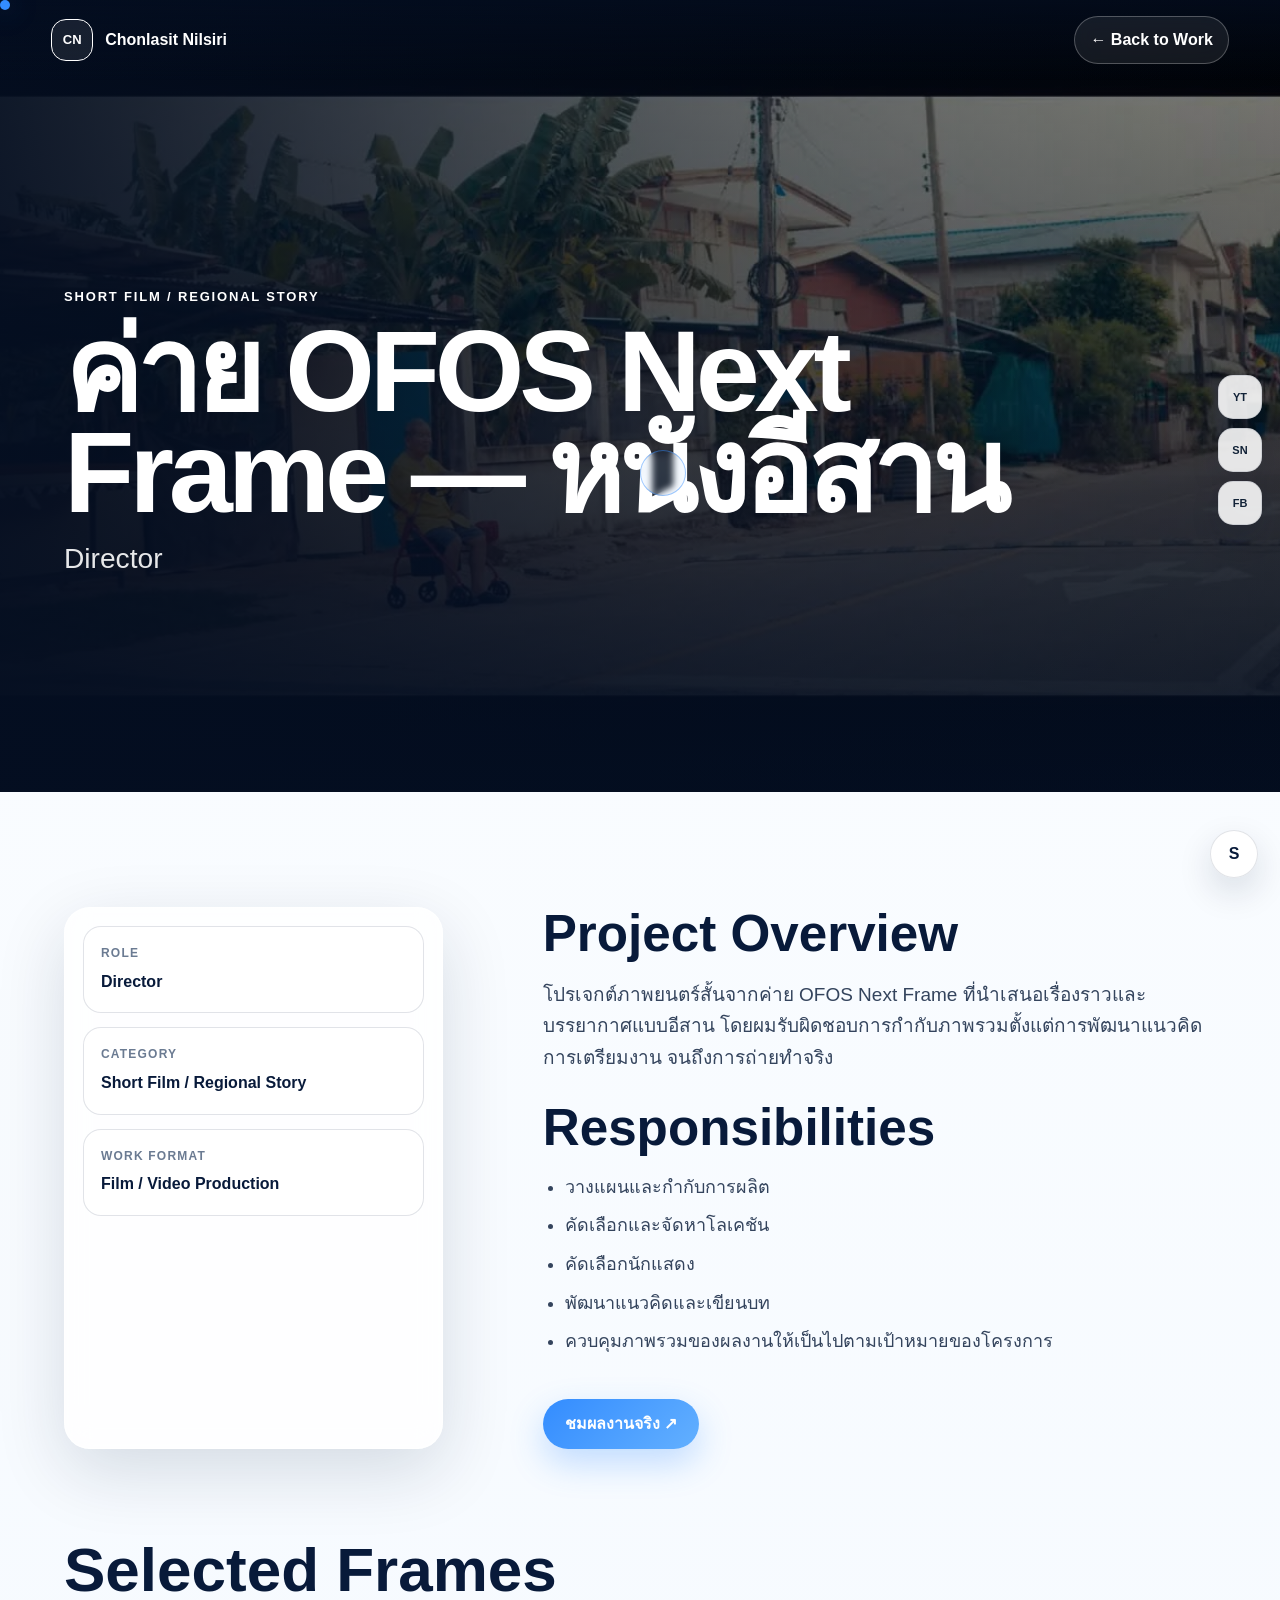
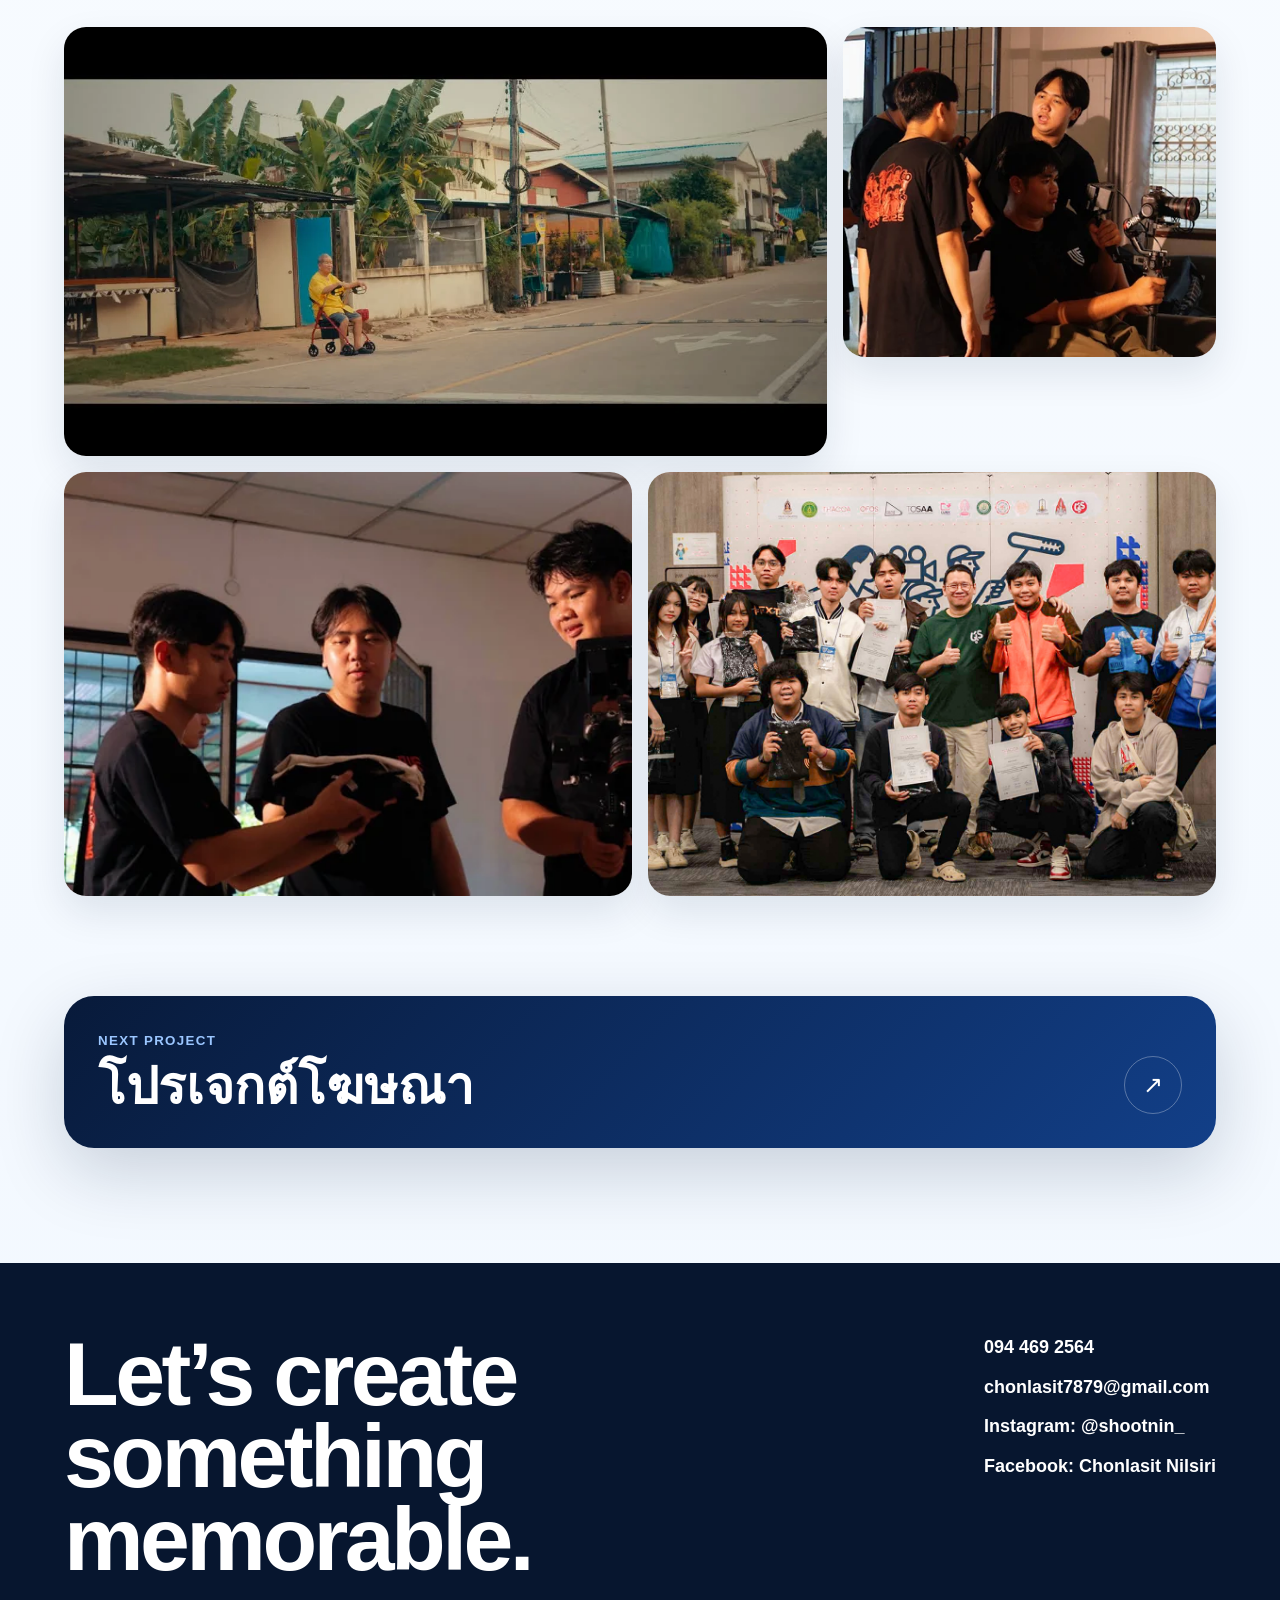
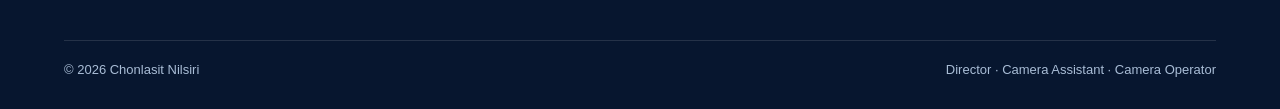
==== projects/project.html @ 24a38a7a "123" ====
<!doctype html>
<html lang="th">
<head>
  <meta charset="utf-8">
  <meta name="viewport" content="width=device-width, initial-scale=1">
  <meta name="description" content="รายละเอียดผลงาน — Portfolio ของ ชลสิทธิ์ นิลศิริ">
  <meta name="theme-color" content="#081a3a">
  <title>Project — Chonlasit Nilsiri</title>
  <link rel="stylesheet" href="project.css">
</head>
<body>
  <div class="curtain" aria-hidden="true"><span></span><span></span></div>
  <div class="cursor-dot" id="dot"></div>
  <div class="cursor-ring" id="ring"></div>
  <button class="sound" id="sound" type="button" aria-label="เปิดหรือปิดเสียงเอฟเฟกต์" aria-pressed="false">S</button>

  <header>
    <a class="brand transition" href="../index.html">
      <span class="mark">CN</span><span>Chonlasit Nilsiri</span>
    </a>
    <a class="back transition" href="../index.html#work">← Back to Work</a>
  </header>

  <aside class="social" aria-label="Social Media">
    <a href="https://www.youtube.com/watch?v=Nfhscrl5iTo" target="_blank" rel="noopener">YT</a>
    <a href="https://www.instagram.com/shootnin_?igsh=MTk4dmg3aHdvZmt3cA%3D%3D&utm_source=qr" target="_blank" rel="noopener" aria-label="Shootnin Production">SN</a>
    <a href="https://www.facebook.com/share/v/1LsE1u2WBD/" target="_blank" rel="noopener">FB</a>
  </aside>

  <main id="projectContent"></main>

  <footer>
    <div class="footer-inner">
      <div class="footer-grid">
        <h2 class="footer-title">Let’s create<br>something memorable.</h2>
        <div class="footer-links">
          <a href="tel:+66944692564">094 469 2564</a>
          <a href="mailto:chonlasit7879@gmail.com">chonlasit7879@gmail.com</a>
          <a href="https://www.instagram.com/shootnin_?igsh=MTk4dmg3aHdvZmt3cA%3D%3D&utm_source=qr" target="_blank" rel="noopener">Instagram: @shootnin_</a>
          <span>Facebook: Chonlasit Nilsiri</span>
        </div>
      </div>
      <div class="footer-bottom"><span>© 2026 Chonlasit Nilsiri</span><span>Director · Camera Assistant · Camera Operator</span></div>
    </div>
  </footer>

  <div class="lightbox" id="lightbox" aria-hidden="true">
    <button class="close" id="closeLb" type="button" aria-label="ปิดภาพ">×</button>
    <img id="lbImg" src="" alt="ภาพขยาย">
  </div>

  <script src="projects.js"></script>
  <script src="project.js"></script>
</body>
</html>
---- projects/project.css ----
:root{--white:#fff;--navy:#081a3a;--navy2:#0d2f67;--blue:#338cff;--sky:#dceeff;--ice:#eff6ff;--ink:#122237;--muted:#6b7b92;--line:rgba(10,31,68,.12);--shadow:0 22px 70px rgba(8,26,58,.14);--cursor-x:50vw;--cursor-y:50vh}*{box-sizing:border-box}html{scroll-behavior:smooth}body{margin:0;font-family:"Noto Sans Thai","Leelawadee UI",Tahoma,Arial,sans-serif;background:radial-gradient(700px circle at var(--cursor-x) var(--cursor-y),rgba(114,182,255,.12),transparent 38%),linear-gradient(180deg,#fbfdff,#f2f8ff);color:var(--ink);line-height:1.65;overflow-x:hidden;cursor:none}body.locked{overflow:hidden}a{color:inherit;text-decoration:none}img{display:block;max-width:100%}button{font:inherit}.curtain{position:fixed;inset:0;z-index:8500;pointer-events:none;display:grid;grid-template-columns:1fr 1fr}.curtain span{background:linear-gradient(180deg,#081a3a,#061229);transform:scaleX(0);transition:transform .52s cubic-bezier(.76,0,.24,1)}.curtain span:first-child{transform-origin:left}.curtain span:last-child{transform-origin:right}.leaving .curtain span{transform:scaleX(1)}.cursor-dot,.cursor-ring{position:fixed;top:0;left:0;pointer-events:none;z-index:7000}.cursor-dot{width:10px;height:10px;border-radius:50%;background:#338cff;box-shadow:0 0 30px rgba(51,140,255,.45)}.cursor-ring{width:46px;height:46px;border-radius:50%;border:1px solid rgba(51,140,255,.46);background:rgba(51,140,255,.05);backdrop-filter:blur(3px);transition:.18s}.cursor-ring.active{width:74px;height:74px;background:rgba(51,140,255,.12)}header{position:fixed;inset:0 0 auto;z-index:1000;padding:16px clamp(18px,4vw,62px);display:flex;align-items:center;justify-content:space-between;color:#fff;background:linear-gradient(180deg,rgba(4,14,33,.72),transparent)}.brand{display:flex;align-items:center;gap:12px;font-weight:900}.mark{width:42px;height:42px;border-radius:15px;border:1px solid currentColor;display:grid;place-items:center;background:rgba(255,255,255,.08);font-size:13px}.back{display:inline-flex;align-items:center;gap:9px;padding:10px 15px;border-radius:999px;border:1px solid rgba(255,255,255,.26);background:rgba(255,255,255,.08);font-weight:800;backdrop-filter:blur(10px)}.sound{position:fixed;right:22px;bottom:22px;z-index:1100;width:48px;height:48px;border-radius:50%;border:1px solid rgba(8,26,58,.12);background:rgba(255,255,255,.9);color:var(--navy);box-shadow:0 14px 35px rgba(8,26,58,.14);cursor:pointer;font-weight:900}.sound.on{background:var(--navy);color:#fff}.social{position:fixed;right:18px;top:50%;z-index:1100;transform:translateY(-50%);display:grid;gap:9px}.social a{width:44px;height:44px;border-radius:15px;display:grid;place-items:center;background:rgba(255,255,255,.88);border:1px solid rgba(8,26,58,.1);box-shadow:0 12px 30px rgba(8,26,58,.12);font-size:11px;font-weight:900;transition:.22s}.social a:hover{transform:translateX(-5px);background:var(--navy);color:#fff}.hero{position:relative;min-height:88svh;display:grid;align-items:end;padding:140px clamp(18px,5vw,82px) 64px;color:#fff;isolation:isolate}.hero:before{content:"";position:absolute;inset:0;z-index:-2;background:var(--hero) center/cover no-repeat}.hero:after{content:"";position:absolute;inset:0;z-index:-1;background:linear-gradient(90deg,rgba(4,14,33,.9),rgba(4,14,33,.42) 60%,rgba(4,14,33,.12)),linear-gradient(0deg,rgba(4,14,33,.92),rgba(4,14,33,.08))}.hero-inner{width:min(1280px,100%);margin:auto}.label{font-size:13px;letter-spacing:.14em;text-transform:uppercase;font-weight:900}.title{margin:14px 0 12px;font-size:clamp(52px,9vw,132px);line-height:.88;letter-spacing:-.045em;max-width:1050px}.role{font-size:clamp(19px,2.2vw,30px);color:rgba(255,255,255,.9)}.content{padding:clamp(70px,9vw,130px) clamp(18px,5vw,82px)}.inner{width:min(1160px,100%);margin:auto}.overview{display:grid;grid-template-columns:.72fr 1.28fr;gap:clamp(34px,8vw,100px)}.facts{display:grid;gap:14px;align-content:start;padding:18px;border-radius:26px;background:rgba(255,255,255,.8);border:1px solid rgba(255,255,255,.7);box-shadow:var(--shadow);backdrop-filter:blur(12px)}.fact{padding:17px;border-radius:18px;background:#fff;border:1px solid var(--line)}.fact span{display:block;font-size:12px;font-weight:800;letter-spacing:.1em;text-transform:uppercase;color:var(--muted)}.fact strong{display:block;margin-top:5px;color:var(--navy)}.copy h2{margin:0 0 18px;color:var(--navy);font-size:clamp(32px,4vw,52px);line-height:1.05}.copy p{font-size:19px;color:#34445d;margin:0 0 28px}.copy ul{padding-left:22px;font-size:18px;color:#34445d}.copy li+li{margin-top:9px}.cta{display:inline-flex;align-items:center;justify-content:center;gap:10px;min-height:50px;padding:0 22px;border-radius:999px;background:linear-gradient(135deg,#338cff,#63b0ff);color:#fff;font-weight:900;box-shadow:0 14px 34px rgba(51,140,255,.28);margin-top:24px}.gallery-title{margin:90px 0 26px;color:var(--navy);font-size:clamp(34px,5vw,62px);line-height:1}.gallery{display:grid;grid-template-columns:repeat(12,1fr);gap:16px}.shot{grid-column:span 6;border:0;padding:0;border-radius:22px;overflow:hidden;background:#fff;box-shadow:0 16px 38px rgba(8,26,58,.10);cursor:zoom-in}.shot:first-child{grid-column:span 8;grid-row:span 2}.shot:nth-child(2){grid-column:span 4}.shot img{width:100%;height:100%;min-height:330px;object-fit:cover;transition:transform .45s}.shot:hover img{transform:scale(1.035)}.next{margin-top:100px;padding:34px;border-radius:30px;background:linear-gradient(135deg,#081a3a,#123f88);color:#fff;display:flex;align-items:end;justify-content:space-between;gap:22px;box-shadow:0 24px 70px rgba(8,26,58,.18)}.next small{display:block;color:#9bc6ff;font-weight:900;letter-spacing:.1em;text-transform:uppercase}.next strong{display:block;margin-top:8px;font-size:clamp(28px,4vw,52px);line-height:1.05}.next span{width:58px;height:58px;border-radius:50%;display:grid;place-items:center;border:1px solid rgba(255,255,255,.3);font-size:24px}footer{padding:70px clamp(18px,5vw,82px) 28px;background:#07162f;color:#fff}.footer-inner{width:min(1280px,100%);margin:auto}.footer-grid{display:grid;grid-template-columns:1fr 1fr;gap:28px;align-items:start}.footer-title{margin:0;font-size:clamp(42px,7vw,96px);line-height:.92;letter-spacing:-.04em}.footer-links{display:grid;gap:10px;justify-self:end;font-size:18px;font-weight:800}.footer-links a:hover{color:#8bc2ff}.footer-bottom{display:flex;justify-content:space-between;gap:18px;margin-top:60px;padding-top:18px;border-top:1px solid rgba(255,255,255,.12);color:#a9bdd6;font-size:13px}.lightbox{position:fixed;inset:0;z-index:8000;display:grid;place-items:center;padding:30px;background:rgba(2,10,26,.95);opacity:0;visibility:hidden;transition:.24s}.lightbox.open{opacity:1;visibility:visible}.lightbox img{max-width:92vw;max-height:88vh;border-radius:14px;box-shadow:0 35px 100px rgba(0,0,0,.45)}.close{position:fixed;top:18px;right:22px;width:44px;height:44px;border-radius:50%;border:1px solid rgba(255,255,255,.42);color:#fff;background:rgba(255,255,255,.08);font-size:24px;cursor:pointer}@media(max-width:960px){body{cursor:auto}.cursor-dot,.cursor-ring,.social{display:none}.overview,.footer-grid{grid-template-columns:1fr}.footer-links{justify-self:start}.shot,.shot:first-child,.shot:nth-child(2){grid-column:span 12;grid-row:auto}.sound{right:14px;bottom:14px}}@media(max-width:640px){header{padding-inline:18px}.brand span:last-child{display:none}.hero{min-height:76svh}.title{font-size:clamp(48px,17vw,88px)}.next{align-items:start;flex-direction:column}.footer-bottom{flex-direction:column}}@media(prefers-reduced-motion:reduce){*{animation-duration:.01ms!important;transition-duration:.01ms!important;scroll-behavior:auto!important}.cursor-dot,.cursor-ring{display:none}body{cursor:auto}}
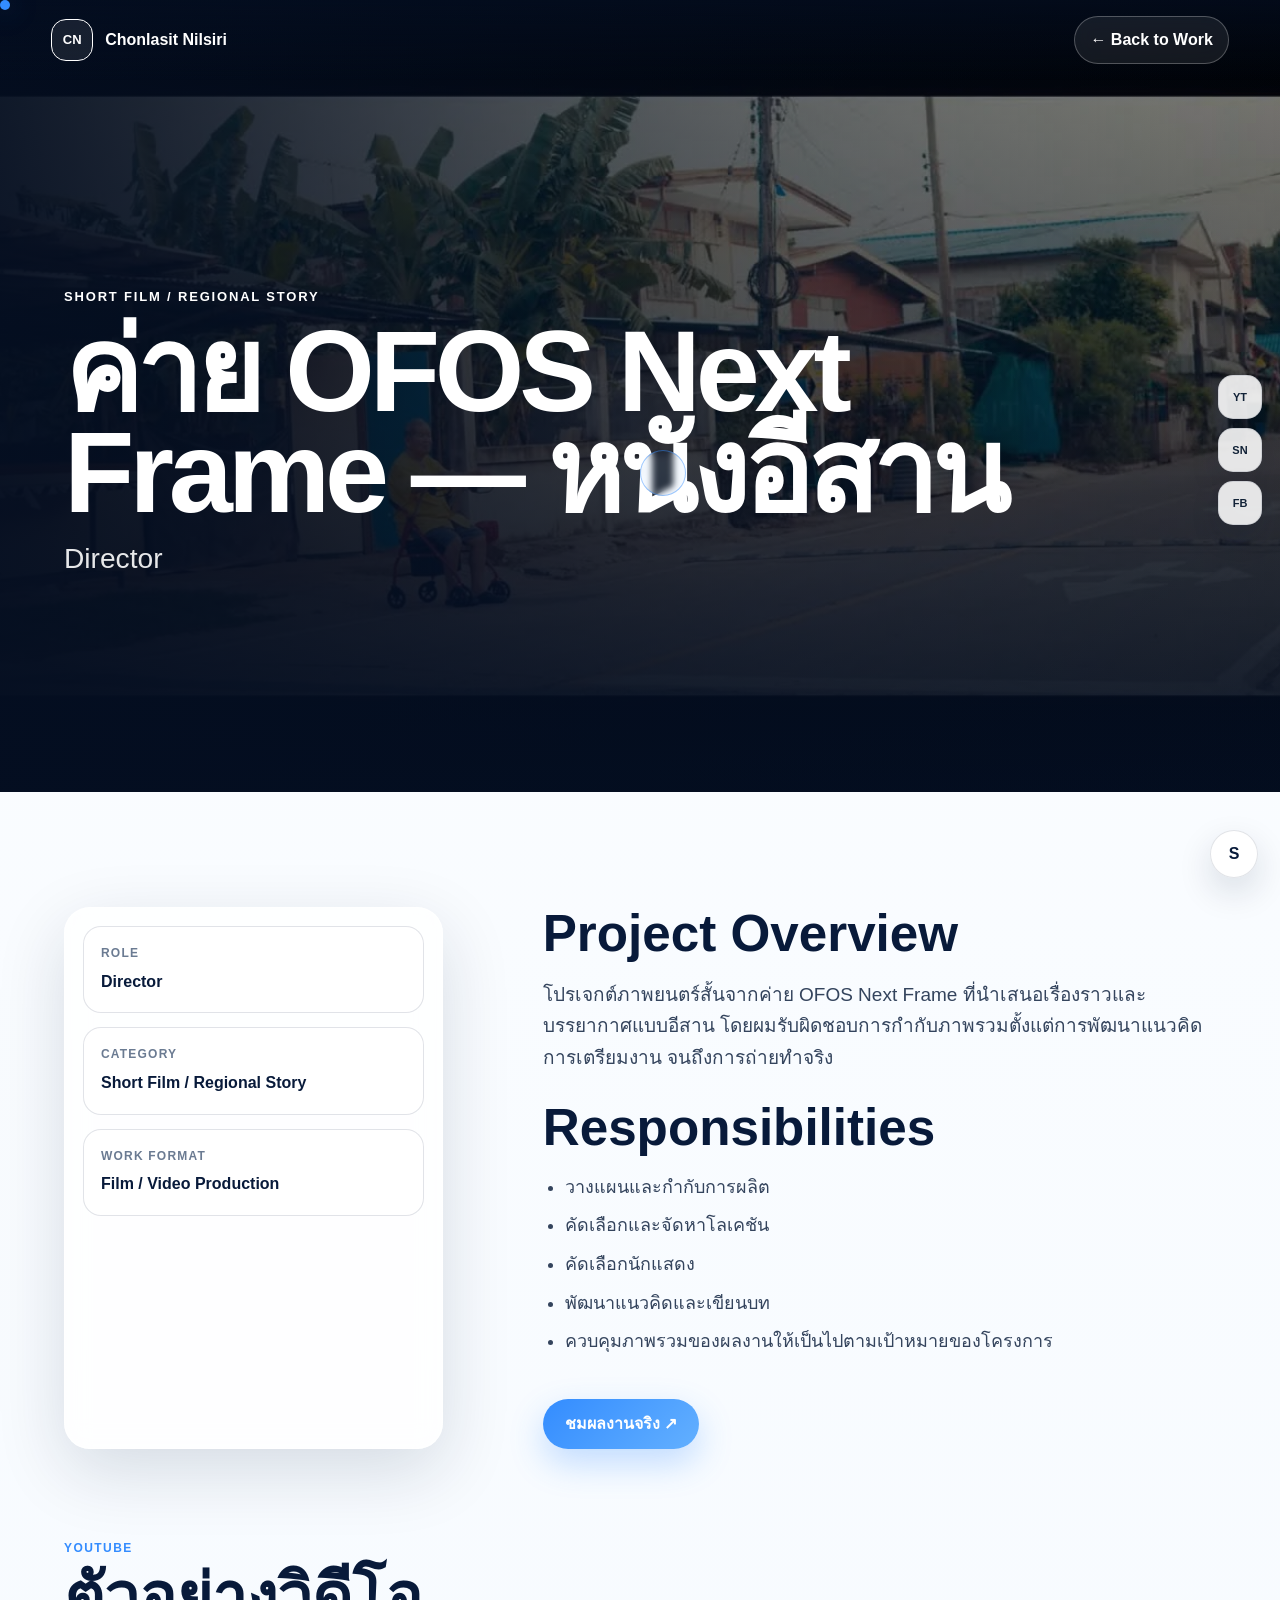
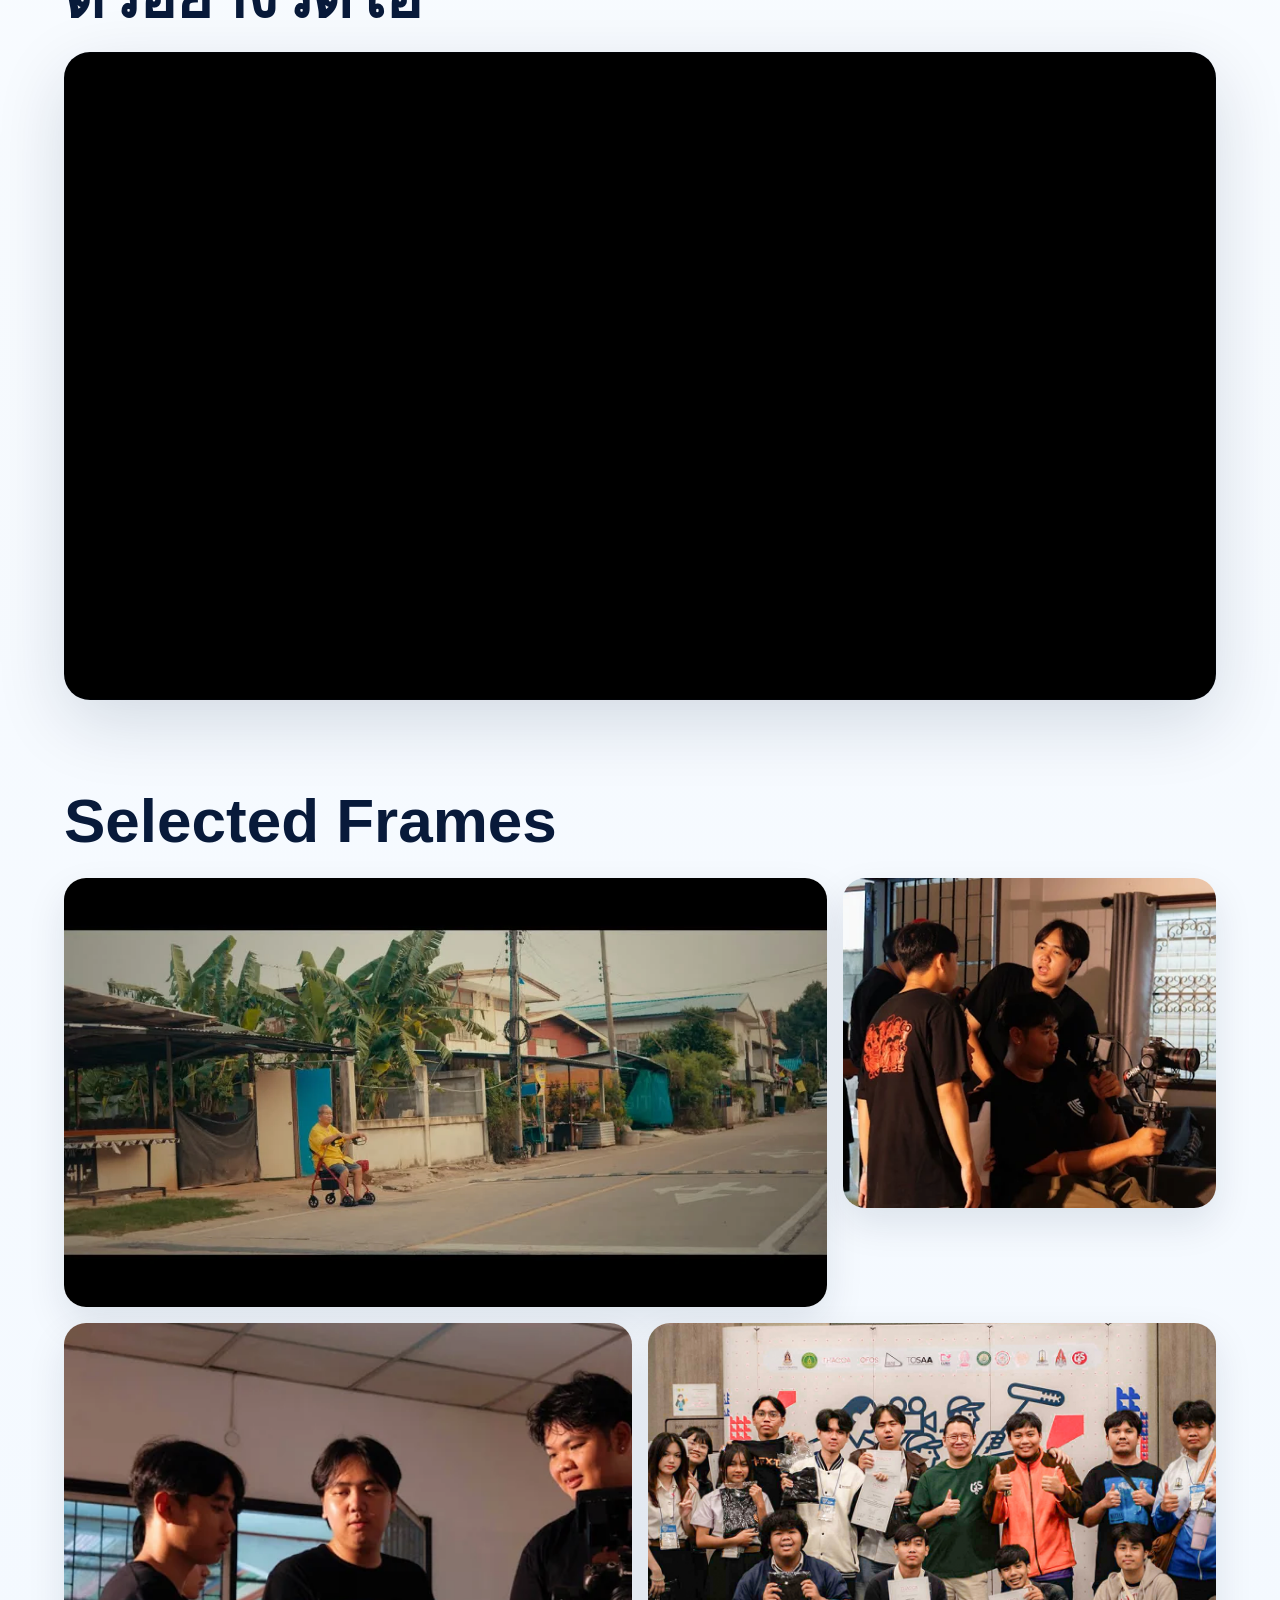
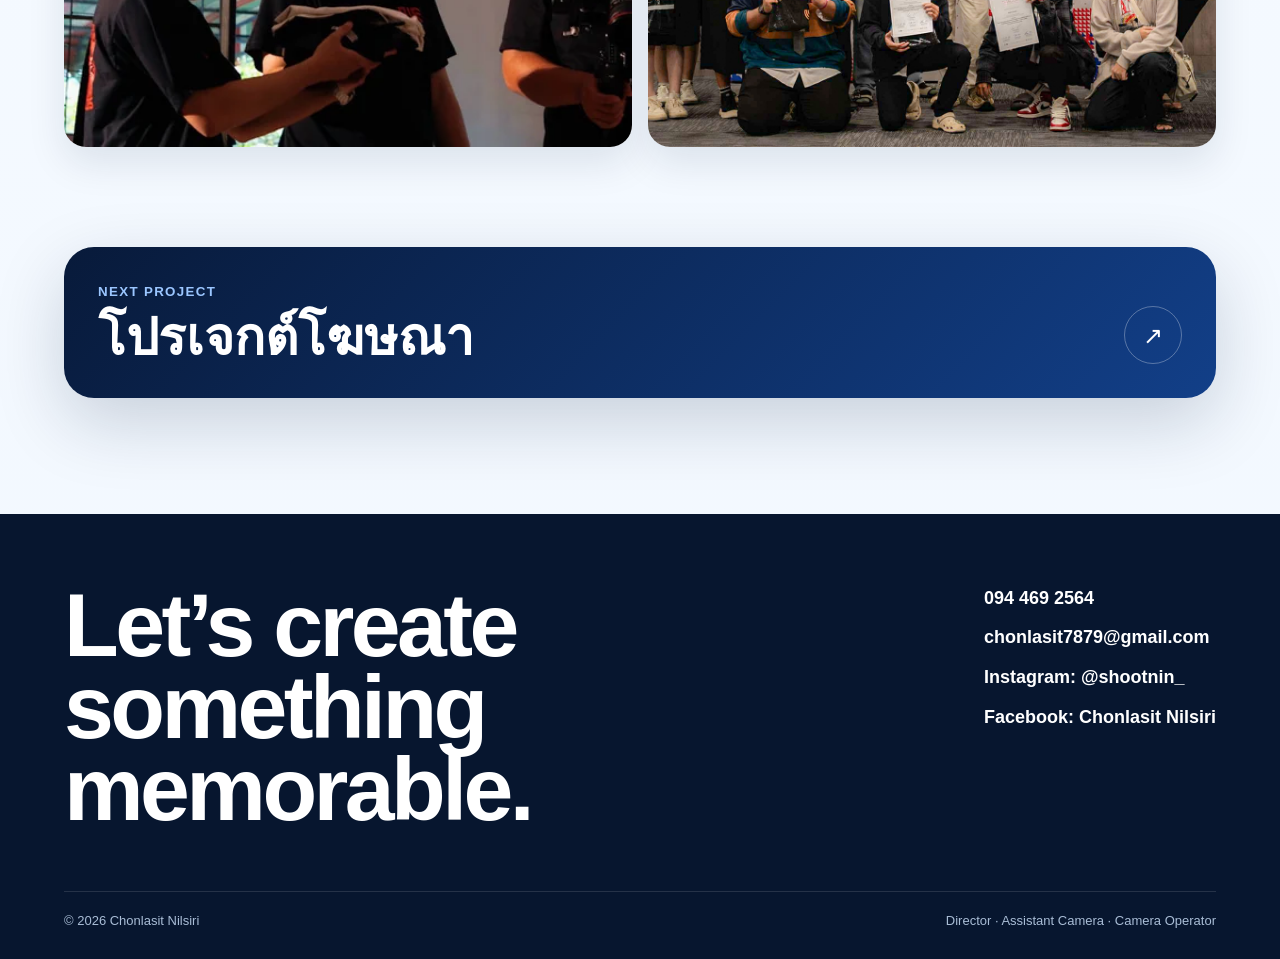
==== commit d95e85a0: "up" ====
--- a/projects/project.html
+++ b/projects/project.html
@@ -40,7 +40,7 @@
           <span>Facebook: Chonlasit Nilsiri</span>
         </div>
       </div>
-      <div class="footer-bottom"><span>© 2026 Chonlasit Nilsiri</span><span>Director · Camera Assistant · Camera Operator</span></div>
+      <div class="footer-bottom"><span>© 2026 Chonlasit Nilsiri</span><span>Director · Assistant Camera · Camera Operator</span></div>
     </div>
   </footer>
 
--- a/projects/project.css
+++ b/projects/project.css
@@ -1,2 +1,5 @@
 
 :root{--white:#fff;--navy:#081a3a;--navy2:#0d2f67;--blue:#338cff;--sky:#dceeff;--ice:#eff6ff;--ink:#122237;--muted:#6b7b92;--line:rgba(10,31,68,.12);--shadow:0 22px 70px rgba(8,26,58,.14);--cursor-x:50vw;--cursor-y:50vh}*{box-sizing:border-box}html{scroll-behavior:smooth}body{margin:0;font-family:"Noto Sans Thai","Leelawadee UI",Tahoma,Arial,sans-serif;background:radial-gradient(700px circle at var(--cursor-x) var(--cursor-y),rgba(114,182,255,.12),transparent 38%),linear-gradient(180deg,#fbfdff,#f2f8ff);color:var(--ink);line-height:1.65;overflow-x:hidden;cursor:none}body.locked{overflow:hidden}a{color:inherit;text-decoration:none}img{display:block;max-width:100%}button{font:inherit}.curtain{position:fixed;inset:0;z-index:8500;pointer-events:none;display:grid;grid-template-columns:1fr 1fr}.curtain span{background:linear-gradient(180deg,#081a3a,#061229);transform:scaleX(0);transition:transform .52s cubic-bezier(.76,0,.24,1)}.curtain span:first-child{transform-origin:left}.curtain span:last-child{transform-origin:right}.leaving .curtain span{transform:scaleX(1)}.cursor-dot,.cursor-ring{position:fixed;top:0;left:0;pointer-events:none;z-index:7000}.cursor-dot{width:10px;height:10px;border-radius:50%;background:#338cff;box-shadow:0 0 30px rgba(51,140,255,.45)}.cursor-ring{width:46px;height:46px;border-radius:50%;border:1px solid rgba(51,140,255,.46);background:rgba(51,140,255,.05);backdrop-filter:blur(3px);transition:.18s}.cursor-ring.active{width:74px;height:74px;background:rgba(51,140,255,.12)}header{position:fixed;inset:0 0 auto;z-index:1000;padding:16px clamp(18px,4vw,62px);display:flex;align-items:center;justify-content:space-between;color:#fff;background:linear-gradient(180deg,rgba(4,14,33,.72),transparent)}.brand{display:flex;align-items:center;gap:12px;font-weight:900}.mark{width:42px;height:42px;border-radius:15px;border:1px solid currentColor;display:grid;place-items:center;background:rgba(255,255,255,.08);font-size:13px}.back{display:inline-flex;align-items:center;gap:9px;padding:10px 15px;border-radius:999px;border:1px solid rgba(255,255,255,.26);background:rgba(255,255,255,.08);font-weight:800;backdrop-filter:blur(10px)}.sound{position:fixed;right:22px;bottom:22px;z-index:1100;width:48px;height:48px;border-radius:50%;border:1px solid rgba(8,26,58,.12);background:rgba(255,255,255,.9);color:var(--navy);box-shadow:0 14px 35px rgba(8,26,58,.14);cursor:pointer;font-weight:900}.sound.on{background:var(--navy);color:#fff}.social{position:fixed;right:18px;top:50%;z-index:1100;transform:translateY(-50%);display:grid;gap:9px}.social a{width:44px;height:44px;border-radius:15px;display:grid;place-items:center;background:rgba(255,255,255,.88);border:1px solid rgba(8,26,58,.1);box-shadow:0 12px 30px rgba(8,26,58,.12);font-size:11px;font-weight:900;transition:.22s}.social a:hover{transform:translateX(-5px);background:var(--navy);color:#fff}.hero{position:relative;min-height:88svh;display:grid;align-items:end;padding:140px clamp(18px,5vw,82px) 64px;color:#fff;isolation:isolate}.hero:before{content:"";position:absolute;inset:0;z-index:-2;background:var(--hero) center/cover no-repeat}.hero:after{content:"";position:absolute;inset:0;z-index:-1;background:linear-gradient(90deg,rgba(4,14,33,.9),rgba(4,14,33,.42) 60%,rgba(4,14,33,.12)),linear-gradient(0deg,rgba(4,14,33,.92),rgba(4,14,33,.08))}.hero-inner{width:min(1280px,100%);margin:auto}.label{font-size:13px;letter-spacing:.14em;text-transform:uppercase;font-weight:900}.title{margin:14px 0 12px;font-size:clamp(52px,9vw,132px);line-height:.88;letter-spacing:-.045em;max-width:1050px}.role{font-size:clamp(19px,2.2vw,30px);color:rgba(255,255,255,.9)}.content{padding:clamp(70px,9vw,130px) clamp(18px,5vw,82px)}.inner{width:min(1160px,100%);margin:auto}.overview{display:grid;grid-template-columns:.72fr 1.28fr;gap:clamp(34px,8vw,100px)}.facts{display:grid;gap:14px;align-content:start;padding:18px;border-radius:26px;background:rgba(255,255,255,.8);border:1px solid rgba(255,255,255,.7);box-shadow:var(--shadow);backdrop-filter:blur(12px)}.fact{padding:17px;border-radius:18px;background:#fff;border:1px solid var(--line)}.fact span{display:block;font-size:12px;font-weight:800;letter-spacing:.1em;text-transform:uppercase;color:var(--muted)}.fact strong{display:block;margin-top:5px;color:var(--navy)}.copy h2{margin:0 0 18px;color:var(--navy);font-size:clamp(32px,4vw,52px);line-height:1.05}.copy p{font-size:19px;color:#34445d;margin:0 0 28px}.copy ul{padding-left:22px;font-size:18px;color:#34445d}.copy li+li{margin-top:9px}.cta{display:inline-flex;align-items:center;justify-content:center;gap:10px;min-height:50px;padding:0 22px;border-radius:999px;background:linear-gradient(135deg,#338cff,#63b0ff);color:#fff;font-weight:900;box-shadow:0 14px 34px rgba(51,140,255,.28);margin-top:24px}.gallery-title{margin:90px 0 26px;color:var(--navy);font-size:clamp(34px,5vw,62px);line-height:1}.gallery{display:grid;grid-template-columns:repeat(12,1fr);gap:16px}.shot{grid-column:span 6;border:0;padding:0;border-radius:22px;overflow:hidden;background:#fff;box-shadow:0 16px 38px rgba(8,26,58,.10);cursor:zoom-in}.shot:first-child{grid-column:span 8;grid-row:span 2}.shot:nth-child(2){grid-column:span 4}.shot img{width:100%;height:100%;min-height:330px;object-fit:cover;transition:transform .45s}.shot:hover img{transform:scale(1.035)}.next{margin-top:100px;padding:34px;border-radius:30px;background:linear-gradient(135deg,#081a3a,#123f88);color:#fff;display:flex;align-items:end;justify-content:space-between;gap:22px;box-shadow:0 24px 70px rgba(8,26,58,.18)}.next small{display:block;color:#9bc6ff;font-weight:900;letter-spacing:.1em;text-transform:uppercase}.next strong{display:block;margin-top:8px;font-size:clamp(28px,4vw,52px);line-height:1.05}.next span{width:58px;height:58px;border-radius:50%;display:grid;place-items:center;border:1px solid rgba(255,255,255,.3);font-size:24px}footer{padding:70px clamp(18px,5vw,82px) 28px;background:#07162f;color:#fff}.footer-inner{width:min(1280px,100%);margin:auto}.footer-grid{display:grid;grid-template-columns:1fr 1fr;gap:28px;align-items:start}.footer-title{margin:0;font-size:clamp(42px,7vw,96px);line-height:.92;letter-spacing:-.04em}.footer-links{display:grid;gap:10px;justify-self:end;font-size:18px;font-weight:800}.footer-links a:hover{color:#8bc2ff}.footer-bottom{display:flex;justify-content:space-between;gap:18px;margin-top:60px;padding-top:18px;border-top:1px solid rgba(255,255,255,.12);color:#a9bdd6;font-size:13px}.lightbox{position:fixed;inset:0;z-index:8000;display:grid;place-items:center;padding:30px;background:rgba(2,10,26,.95);opacity:0;visibility:hidden;transition:.24s}.lightbox.open{opacity:1;visibility:visible}.lightbox img{max-width:92vw;max-height:88vh;border-radius:14px;box-shadow:0 35px 100px rgba(0,0,0,.45)}.close{position:fixed;top:18px;right:22px;width:44px;height:44px;border-radius:50%;border:1px solid rgba(255,255,255,.42);color:#fff;background:rgba(255,255,255,.08);font-size:24px;cursor:pointer}@media(max-width:960px){body{cursor:auto}.cursor-dot,.cursor-ring,.social{display:none}.overview,.footer-grid{grid-template-columns:1fr}.footer-links{justify-self:start}.shot,.shot:first-child,.shot:nth-child(2){grid-column:span 12;grid-row:auto}.sound{right:14px;bottom:14px}}@media(max-width:640px){header{padding-inline:18px}.brand span:last-child{display:none}.hero{min-height:76svh}.title{font-size:clamp(48px,17vw,88px)}.next{align-items:start;flex-direction:column}.footer-bottom{flex-direction:column}}@media(prefers-reduced-motion:reduce){*{animation-duration:.01ms!important;transition-duration:.01ms!important;scroll-behavior:auto!important}.cursor-dot,.cursor-ring{display:none}body{cursor:auto}}
+
+
+.project-video{margin-top:90px}.project-video-head{display:flex;align-items:end;justify-content:space-between;gap:18px;margin-bottom:24px}.project-video-head span{display:block;color:var(--blue);font-size:12px;font-weight:900;letter-spacing:.12em;text-transform:uppercase}.project-video-head h2{margin:7px 0 0;color:var(--navy);font-size:clamp(34px,5vw,62px);line-height:1}.project-video-frame{position:relative;width:100%;aspect-ratio:16/9;border-radius:26px;overflow:hidden;background:#000;box-shadow:var(--shadow);border:1px solid rgba(8,26,58,.12)}.project-video-frame iframe,.project-video-frame video{position:absolute;inset:0;width:100%;height:100%;border:0}.video-placeholder{min-height:260px;padding:34px;border-radius:26px;display:grid;place-items:center;text-align:center;background:linear-gradient(135deg,#081a3a,#123f88);color:#fff;box-shadow:var(--shadow)}.video-placeholder p{margin:0 0 18px}.muted-cta{opacity:.72;box-shadow:none}@media(max-width:640px){.project-video{margin-top:64px}.project-video-frame{border-radius:18px}.video-placeholder{min-height:210px;padding:24px}.copy p,.copy ul{font-size:17px}.hero{min-height:64svh;padding-bottom:42px}.title{overflow-wrap:anywhere}.gallery-title{margin-top:64px}}
